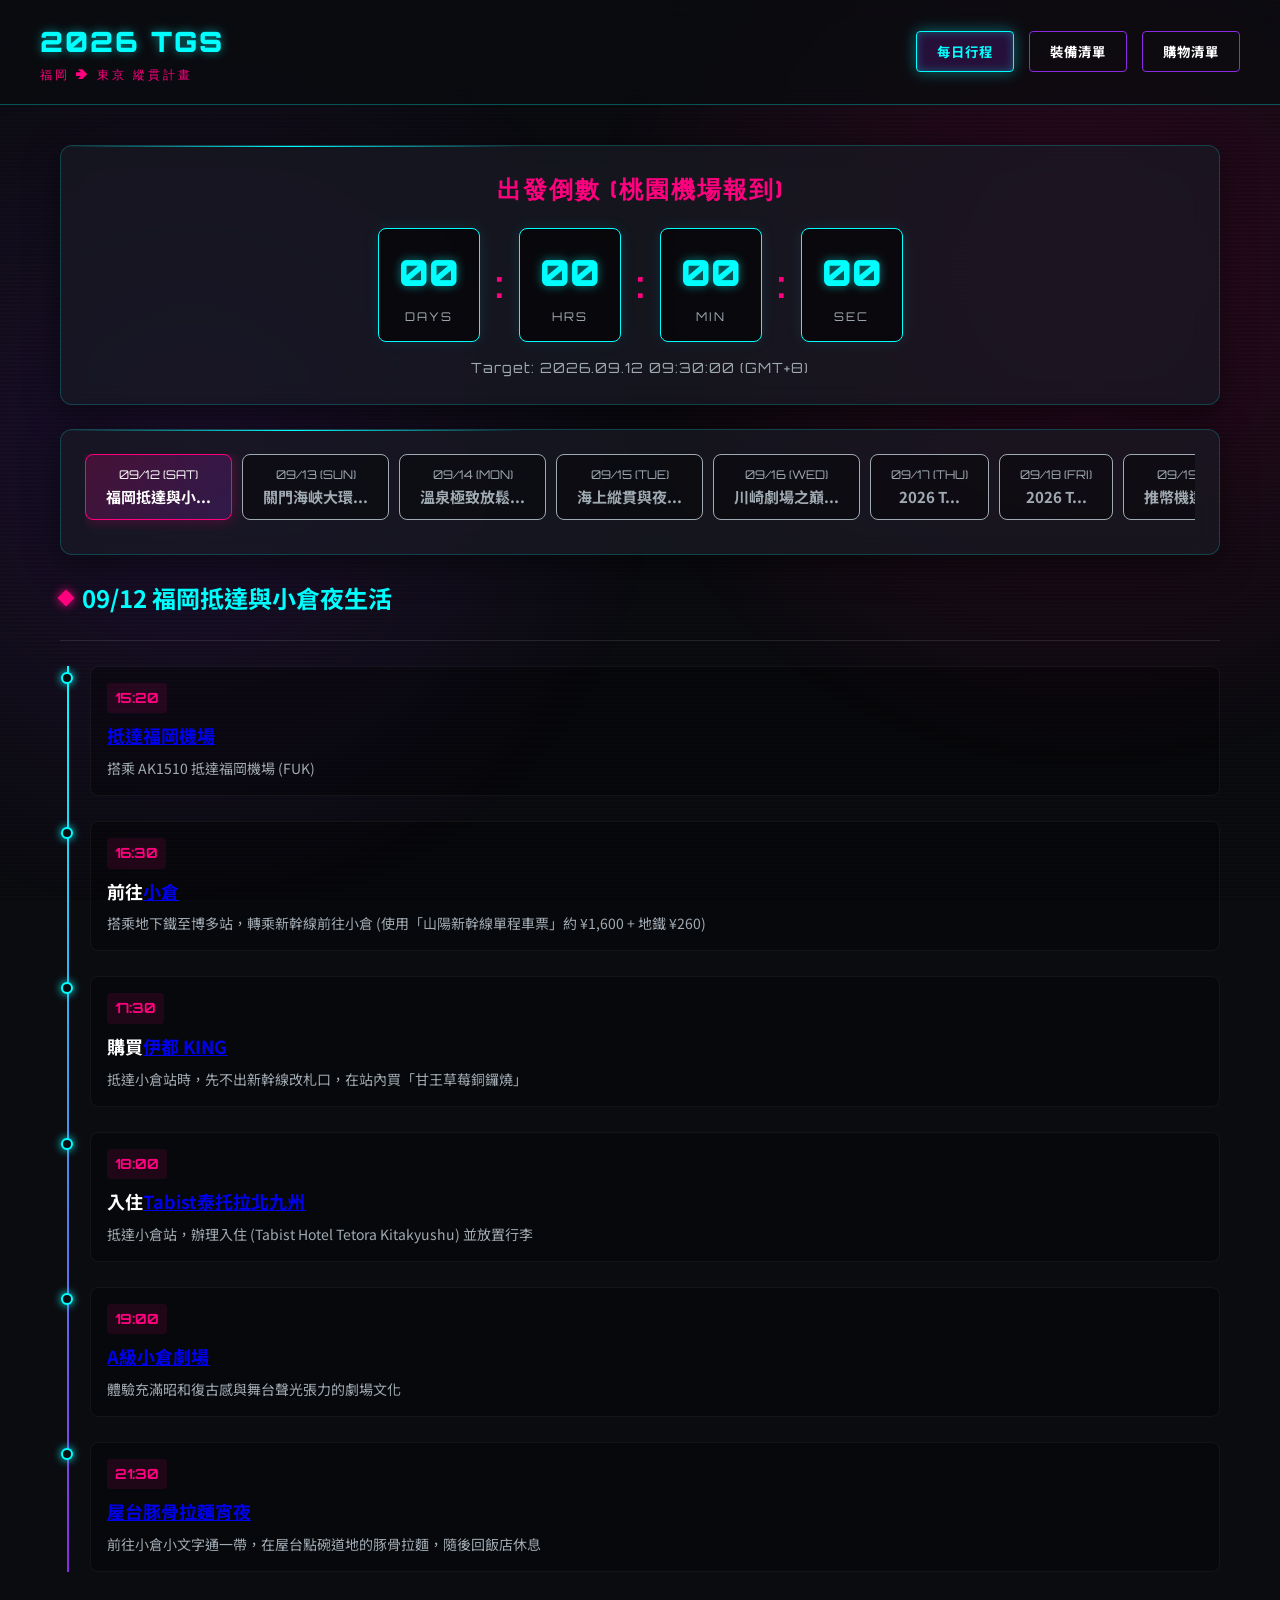
==== index.html @ 8ffe88b8 "Initial commit of 2026 TGS Itinerary Web App" ====
<!DOCTYPE html>
<html lang="zh-TW">
<head>
    <meta charset="UTF-8">
    <meta name="viewport" content="width=device-width, initial-scale=1.0">
    <title>2026 TGS 福岡進東京出 行程計畫</title>
    <!-- Google Fonts -->
    <link rel="preconnect" href="https://fonts.googleapis.com">
    <link rel="preconnect" href="https://fonts.gstatic.com" crossorigin>
    <link href="https://fonts.googleapis.com/css2?family=Noto+Sans+TC:wght@300;400;500;700;900&family=Orbitron:wght@400;700;900&display=swap" rel="stylesheet">
    <!-- Main Stylesheet -->
    <link rel="stylesheet" href="./style.css">
</head>
<body>
    <div class="cyber-background"></div>
    <div class="scanlines"></div>

    <header class="header">
        <div class="logo">
            <span class="glitch" data-text="2026 TGS">2026 TGS</span>
            <span class="subtitle">福岡 ➔ 東京 縱貫計畫</span>
        </div>
        <nav class="nav-tabs">
            <button class="tab-btn active" data-target="itinerary-tab">每日行程</button>
            <button class="tab-btn" data-target="checklist-tab">裝備清單</button>
            <button class="tab-btn" data-target="shopping-tab">購物清單</button>
        </nav>
    </header>

    <main class="container">
        <!-- Hero Section -->
        <section class="hero-section">
            <div class="countdown-container glass-card">
                <h2>出發倒數 (桃園機場報到)</h2>
                <div id="countdown" class="countdown">
                    <div class="time-box"><span id="cd-days">00</span><small>DAYS</small></div><span class="colon">:</span>
                    <div class="time-box"><span id="cd-hours">00</span><small>HRS</small></div><span class="colon">:</span>
                    <div class="time-box"><span id="cd-mins">00</span><small>MIN</small></div><span class="colon">:</span>
                    <div class="time-box"><span id="cd-secs">00</span><small>SEC</small></div>
                </div>
                <div class="target-date">Target: 2026.09.12 09:30:00 (GMT+8)</div>
            </div>
        </section>

        <!-- Itinerary Tab -->
        <section id="itinerary-tab" class="tab-content active">
            <div class="day-selector-container glass-card">
                <div class="day-selector" id="day-selector">
                    <!-- Day buttons generated by JS -->
                </div>
            </div>
            
            <div class="itinerary-display" id="itinerary-display">
                <!-- Itinerary cards generated by JS -->
            </div>
        </section>

        <!-- Checklist Tab -->
        <section id="checklist-tab" class="tab-content">
            <div class="checklist-container glass-card">
                <h2>裝備確認清單 / Equipment Checklist</h2>
                <div class="progress-container">
                    <div class="progress-bar" id="checklist-progress"></div>
                </div>
                <div class="checklist-categories" id="checklist-categories">
                    <!-- Checklists generated by JS -->
                </div>
            </div>
        </section>

        <!-- Shopping Tab -->
        <section id="shopping-tab" class="tab-content">
            <div class="shopping-container glass-card">
                <h2>戰利品與購物清單 / Shopping List</h2>
                <div class="shopping-grid" id="shopping-list">
                    <!-- Shopping items generated by JS -->
                </div>
            </div>
        </section>
    </main>

    <script src="./app.js"></script>
</body>
</html>
---- style.css ----
:root {
    --bg-color: #0b0c10;
    --surface-color: rgba(25, 27, 36, 0.7);
    --surface-solid: #191b24;
    --neon-cyan: #00ffff;
    --neon-pink: #ff007f;
    --neon-purple: #8a2be2;
    --text-primary: #ffffff;
    --text-secondary: #a0aab2;
    --border-radius: 12px;
    --glass-border: 1px solid rgba(0, 255, 255, 0.2);
    --glass-shadow: 0 8px 32px 0 rgba(0, 0, 0, 0.5);
}

* {
    margin: 0;
    padding: 0;
    box-sizing: border-box;
}

body {
    font-family: 'Noto Sans TC', sans-serif;
    background-color: var(--bg-color);
    color: var(--text-primary);
    line-height: 1.6;
    overflow-x: hidden;
    min-height: 100vh;
}

/* Background Effects */
.cyber-background {
    position: fixed;
    top: 0;
    left: 0;
    width: 100vw;
    height: 100vh;
    background: 
        radial-gradient(circle at 15% 50%, rgba(138, 43, 226, 0.15), transparent 40%),
        radial-gradient(circle at 85% 30%, rgba(255, 0, 127, 0.15), transparent 40%);
    z-index: -2;
}

.scanlines {
    position: fixed;
    top: 0;
    left: 0;
    width: 100vw;
    height: 100vh;
    background: linear-gradient(
        to bottom,
        rgba(255,255,255,0),
        rgba(255,255,255,0) 50%,
        rgba(0,0,0,0.1) 50%,
        rgba(0,0,0,0.1)
    );
    background-size: 100% 4px;
    z-index: -1;
    pointer-events: none;
}

/* Glassmorphism utility */
.glass-card {
    background: var(--surface-color);
    backdrop-filter: blur(12px);
    -webkit-backdrop-filter: blur(12px);
    border: var(--glass-border);
    border-radius: var(--border-radius);
    box-shadow: var(--glass-shadow);
    padding: 24px;
    margin-bottom: 24px;
    position: relative;
    overflow: hidden;
}

.glass-card::before {
    content: '';
    position: absolute;
    top: 0;
    left: 0;
    width: 40%;
    height: 1px;
    background: linear-gradient(90deg, transparent, var(--neon-cyan), transparent);
}

/* Header & Nav */
.header {
    display: flex;
    justify-content: space-between;
    align-items: center;
    padding: 20px 40px;
    background: rgba(11, 12, 16, 0.8);
    backdrop-filter: blur(10px);
    border-bottom: 1px solid rgba(0, 255, 255, 0.3);
    position: sticky;
    top: 0;
    z-index: 100;
}

.logo {
    display: flex;
    flex-direction: column;
}

.logo .glitch {
    font-family: 'Orbitron', sans-serif;
    font-size: 28px;
    font-weight: 900;
    color: var(--neon-cyan);
    text-shadow: 0 0 10px rgba(0, 255, 255, 0.5);
    position: relative;
    letter-spacing: 2px;
}

.logo .subtitle {
    font-size: 12px;
    color: var(--neon-pink);
    letter-spacing: 3px;
    text-transform: uppercase;
    font-family: 'Orbitron', sans-serif;
}

.nav-tabs {
    display: flex;
    gap: 15px;
}

.tab-btn {
    background: transparent;
    border: 1px solid var(--neon-purple);
    color: var(--text-primary);
    padding: 10px 20px;
    border-radius: 4px;
    cursor: pointer;
    font-family: 'Noto Sans TC', sans-serif;
    font-weight: 700;
    transition: all 0.3s ease;
    text-transform: uppercase;
    letter-spacing: 1px;
    position: relative;
    overflow: hidden;
}

.tab-btn:hover {
    box-shadow: 0 0 15px rgba(138, 43, 226, 0.5);
}

.tab-btn.active {
    background: rgba(138, 43, 226, 0.2);
    border-color: var(--neon-cyan);
    box-shadow: inset 0 0 10px rgba(0, 255, 255, 0.3), 0 0 15px rgba(0, 255, 255, 0.4);
    color: var(--neon-cyan);
}

/* Main Container */
.container {
    max-width: 1200px;
    margin: 40px auto;
    padding: 0 20px;
}

.tab-content {
    display: none;
    animation: fadeIn 0.5s ease;
}

.tab-content.active {
    display: block;
}

@keyframes fadeIn {
    from { opacity: 0; transform: translateY(10px); }
    to { opacity: 1; transform: translateY(0); }
}

/* Countdown */
.hero-section {
    text-align: center;
}

.countdown-container h2 {
    font-family: 'Orbitron', sans-serif;
    color: var(--neon-pink);
    margin-bottom: 20px;
    text-transform: uppercase;
    letter-spacing: 2px;
}

.countdown {
    display: flex;
    justify-content: center;
    align-items: center;
    gap: 15px;
    font-family: 'Orbitron', sans-serif;
}

.time-box {
    background: rgba(0, 0, 0, 0.6);
    border: 1px solid var(--neon-cyan);
    border-radius: 8px;
    padding: 15px 20px;
    min-width: 100px;
    display: flex;
    flex-direction: column;
    box-shadow: 0 0 15px rgba(0, 255, 255, 0.1);
}

.time-box span {
    font-size: 36px;
    font-weight: 900;
    color: var(--neon-cyan);
    text-shadow: 0 0 10px rgba(0, 255, 255, 0.5);
}

.time-box small {
    font-size: 12px;
    color: var(--text-secondary);
    letter-spacing: 2px;
    margin-top: 5px;
}

.colon {
    font-size: 36px;
    font-weight: 700;
    color: var(--neon-pink);
    animation: blink 1s infinite;
}

@keyframes blink {
    0%, 100% { opacity: 1; }
    50% { opacity: 0; }
}

.target-date {
    margin-top: 15px;
    font-family: 'Orbitron', sans-serif;
    color: var(--text-secondary);
    font-size: 14px;
    letter-spacing: 1px;
}

/* Itinerary Styles */
.day-selector {
    display: flex;
    overflow-x: auto;
    gap: 10px;
    padding-bottom: 10px;
    scrollbar-width: thin;
    scrollbar-color: var(--neon-purple) rgba(0,0,0,0.3);
}

.day-selector::-webkit-scrollbar {
    height: 6px;
}

.day-selector::-webkit-scrollbar-thumb {
    background: var(--neon-purple);
    border-radius: 3px;
}

.day-btn {
    flex: 0 0 auto;
    background: rgba(0,0,0,0.4);
    border: 1px solid var(--text-secondary);
    color: var(--text-secondary);
    padding: 12px 20px;
    border-radius: 8px;
    cursor: pointer;
    font-family: 'Noto Sans TC', sans-serif;
    display: flex;
    flex-direction: column;
    align-items: center;
    transition: all 0.3s ease;
}

.day-btn .day-date {
    font-size: 12px;
    font-family: 'Orbitron', sans-serif;
    margin-bottom: 4px;
}

.day-btn .day-title {
    font-weight: 700;
    font-size: 15px;
}

.day-btn:hover {
    border-color: var(--neon-pink);
    color: #fff;
}

.day-btn.active {
    background: linear-gradient(135deg, rgba(255, 0, 127, 0.2), rgba(138, 43, 226, 0.2));
    border-color: var(--neon-pink);
    color: #fff;
    box-shadow: 0 0 15px rgba(255, 0, 127, 0.3);
}

/* Itinerary Details */
.day-header {
    margin-bottom: 25px;
    padding-bottom: 15px;
    border-bottom: 1px solid rgba(255, 255, 255, 0.1);
}

.day-header h3 {
    font-size: 24px;
    color: var(--neon-cyan);
    margin-bottom: 8px;
    display: flex;
    align-items: center;
    gap: 10px;
}

.day-header h3::before {
    content: '';
    display: block;
    width: 12px;
    height: 12px;
    background: var(--neon-pink);
    box-shadow: 0 0 10px var(--neon-pink);
    transform: rotate(45deg);
}

.timeline {
    position: relative;
    padding-left: 30px;
}

.timeline::before {
    content: '';
    position: absolute;
    left: 7px;
    top: 0;
    bottom: 0;
    width: 2px;
    background: linear-gradient(to bottom, var(--neon-cyan), var(--neon-purple));
}

.timeline-item {
    position: relative;
    margin-bottom: 25px;
}

.timeline-item:last-child {
    margin-bottom: 0;
}

.timeline-dot {
    position: absolute;
    left: -29px;
    top: 6px;
    width: 12px;
    height: 12px;
    border-radius: 50%;
    background: var(--bg-color);
    border: 2px solid var(--neon-cyan);
    box-shadow: 0 0 8px var(--neon-cyan);
    z-index: 1;
}

.timeline-content {
    background: rgba(0, 0, 0, 0.3);
    border: 1px solid rgba(255, 255, 255, 0.05);
    border-radius: 8px;
    padding: 16px;
    transition: transform 0.3s ease, border-color 0.3s ease;
}

.timeline-content:hover {
    transform: translateX(5px);
    border-color: rgba(0, 255, 255, 0.3);
    background: rgba(0, 0, 0, 0.5);
}

.time-badge {
    display: inline-block;
    font-family: 'Orbitron', sans-serif;
    color: var(--neon-pink);
    font-size: 14px;
    font-weight: 700;
    margin-bottom: 8px;
    background: rgba(255, 0, 127, 0.1);
    padding: 4px 8px;
    border-radius: 4px;
}

.item-title {
    font-size: 18px;
    font-weight: 700;
    margin-bottom: 8px;
    color: #fff;
}

.item-desc {
    color: var(--text-secondary);
    font-size: 14px;
    line-height: 1.5;
}

.item-note {
    margin-top: 10px;
    padding: 8px 12px;
    background: rgba(138, 43, 226, 0.1);
    border-left: 3px solid var(--neon-purple);
    font-size: 13px;
    color: #d1b3ff;
}

/* Checklist Styles */
.checklist-container h2 {
    color: var(--neon-cyan);
    margin-bottom: 20px;
    font-family: 'Orbitron', sans-serif, 'Noto Sans TC';
}

.progress-container {
    height: 6px;
    background: rgba(255,255,255,0.1);
    border-radius: 3px;
    margin-bottom: 30px;
    overflow: hidden;
}

.progress-bar {
    height: 100%;
    background: linear-gradient(90deg, var(--neon-cyan), var(--neon-purple));
    width: 0%;
    transition: width 0.5s ease;
    box-shadow: 0 0 10px rgba(0, 255, 255, 0.5);
}

.category-block {
    margin-bottom: 30px;
}

.category-block h3 {
    color: var(--neon-pink);
    margin-bottom: 15px;
    font-size: 18px;
    display: flex;
    align-items: center;
    gap: 10px;
}

.category-block h3::after {
    content: '';
    flex-grow: 1;
    height: 1px;
    background: rgba(255, 0, 127, 0.3);
}

.check-item {
    display: flex;
    align-items: center;
    padding: 12px 15px;
    background: rgba(0,0,0,0.3);
    border: 1px solid rgba(255,255,255,0.05);
    border-radius: 6px;
    margin-bottom: 8px;
    cursor: pointer;
    transition: all 0.2s;
}

.check-item:hover {
    background: rgba(255,255,255,0.05);
}

.check-item input[type="checkbox"] {
    appearance: none;
    -webkit-appearance: none;
    width: 20px;
    height: 20px;
    border: 2px solid var(--text-secondary);
    border-radius: 4px;
    margin-right: 15px;
    cursor: pointer;
    position: relative;
    outline: none;
    transition: all 0.3s;
}

.check-item input[type="checkbox"]:checked {
    border-color: var(--neon-cyan);
    background-color: rgba(0, 255, 255, 0.2);
}

.check-item input[type="checkbox"]:checked::after {
    content: '✔';
    position: absolute;
    color: var(--neon-cyan);
    font-size: 14px;
    top: 50%;
    left: 50%;
    transform: translate(-50%, -50%);
}

.check-item span {
    font-size: 15px;
    transition: color 0.3s;
}

.check-item input[type="checkbox"]:checked + span {
    color: var(--text-secondary);
    text-decoration: line-through;
}

/* Responsive */
@media (max-width: 768px) {
    .header {
        flex-direction: column;
        padding: 15px 20px;
        gap: 15px;
    }
    
    .countdown {
        flex-wrap: wrap;
    }
    
    .time-box {
        min-width: 70px;
        padding: 10px;
    }
    
    .time-box span {
        font-size: 24px;
    }
}

/* Shopping List Styles */
.shopping-container {
    margin-top: 20px;
}

.shopping-container h2 {
    color: var(--neon-pink);
    font-family: 'Orbitron', sans-serif;
    text-transform: uppercase;
    letter-spacing: 2px;
    margin-bottom: 25px;
    border-bottom: 1px solid rgba(255, 0, 255, 0.3);
    padding-bottom: 10px;
    text-shadow: 0 0 10px rgba(255, 0, 255, 0.5);
}

.shopping-grid {
    display: grid;
    grid-template-columns: repeat(auto-fill, minmax(300px, 1fr));
    gap: 20px;
}

.shopping-card {
    background: rgba(10, 10, 20, 0.6);
    border: 1px solid rgba(255, 0, 255, 0.3);
    border-radius: 8px;
    padding: 20px;
    position: relative;
    overflow: hidden;
    transition: all 0.3s ease;
    display: flex;
    flex-direction: column;
}

.shopping-card:hover {
    transform: translateY(-5px);
    box-shadow: 0 5px 15px rgba(255, 0, 255, 0.2);
    border-color: var(--neon-pink);
}

.shopping-card::before {
    content: '';
    position: absolute;
    top: 0;
    left: 0;
    width: 3px;
    height: 100%;
    background: var(--neon-pink);
    box-shadow: 0 0 10px var(--neon-pink);
}

.shopping-header {
    display: flex;
    justify-content: space-between;
    align-items: flex-start;
    margin-bottom: 15px;
    border-bottom: 1px dashed rgba(255, 0, 255, 0.3);
    padding-bottom: 10px;
}

.shopping-time {
    font-family: 'Orbitron', sans-serif;
    color: var(--neon-cyan);
    font-weight: 700;
    font-size: 14px;
}

.shopping-location {
    color: var(--neon-purple);
    font-size: 14px;
    font-weight: bold;
    text-align: right;
}

.shopping-items {
    list-style-type: none;
    padding: 0;
    margin: 0 0 15px 0;
    flex-grow: 1;
}

.shopping-items li {
    position: relative;
    padding-left: 20px;
    margin-bottom: 8px;
    line-height: 1.4;
}

.shopping-items li::before {
    content: '▶';
    position: absolute;
    left: 0;
    top: 2px;
    color: var(--neon-cyan);
    font-size: 10px;
}

.shopping-note {
    font-size: 13px;
    color: var(--text-secondary);
    background: rgba(0, 0, 0, 0.5);
    padding: 10px;
    border-radius: 4px;
    border-left: 2px solid var(--neon-cyan);
}

.shopping-items a {
    color: var(--neon-cyan);
    text-decoration: none;
    transition: all 0.3s ease;
    border-bottom: 1px dashed var(--neon-cyan);
}

.shopping-items a:hover {
    color: var(--neon-pink);
    border-bottom-color: var(--neon-pink);
    text-shadow: 0 0 8px var(--neon-pink);
}

/* Map Links Styling */
.timeline-item h4 a,
.shopping-location a,
.shopping-note a {
    color: var(--neon-cyan);
    text-decoration: none;
    position: relative;
    padding-right: 20px;
    transition: all 0.3s ease;
}

.timeline-item h4 a::after,
.shopping-location a::after,
.shopping-note a::after {
    content: '📍';
    position: absolute;
    right: 0;
    top: 50%;
    transform: translateY(-50%);
    font-size: 14px;
    opacity: 0.8;
    transition: all 0.3s ease;
}

.timeline-item h4 a:hover,
.shopping-location a:hover,
.shopping-note a:hover {
    color: var(--neon-pink);
    text-shadow: 0 0 8px var(--neon-pink);
}

.timeline-item h4 a:hover::after,
.shopping-location a:hover::after,
.shopping-note a:hover::after {
    opacity: 1;
    transform: translateY(-50%) scale(1.2);
    filter: drop-shadow(0 0 5px var(--neon-pink));
}
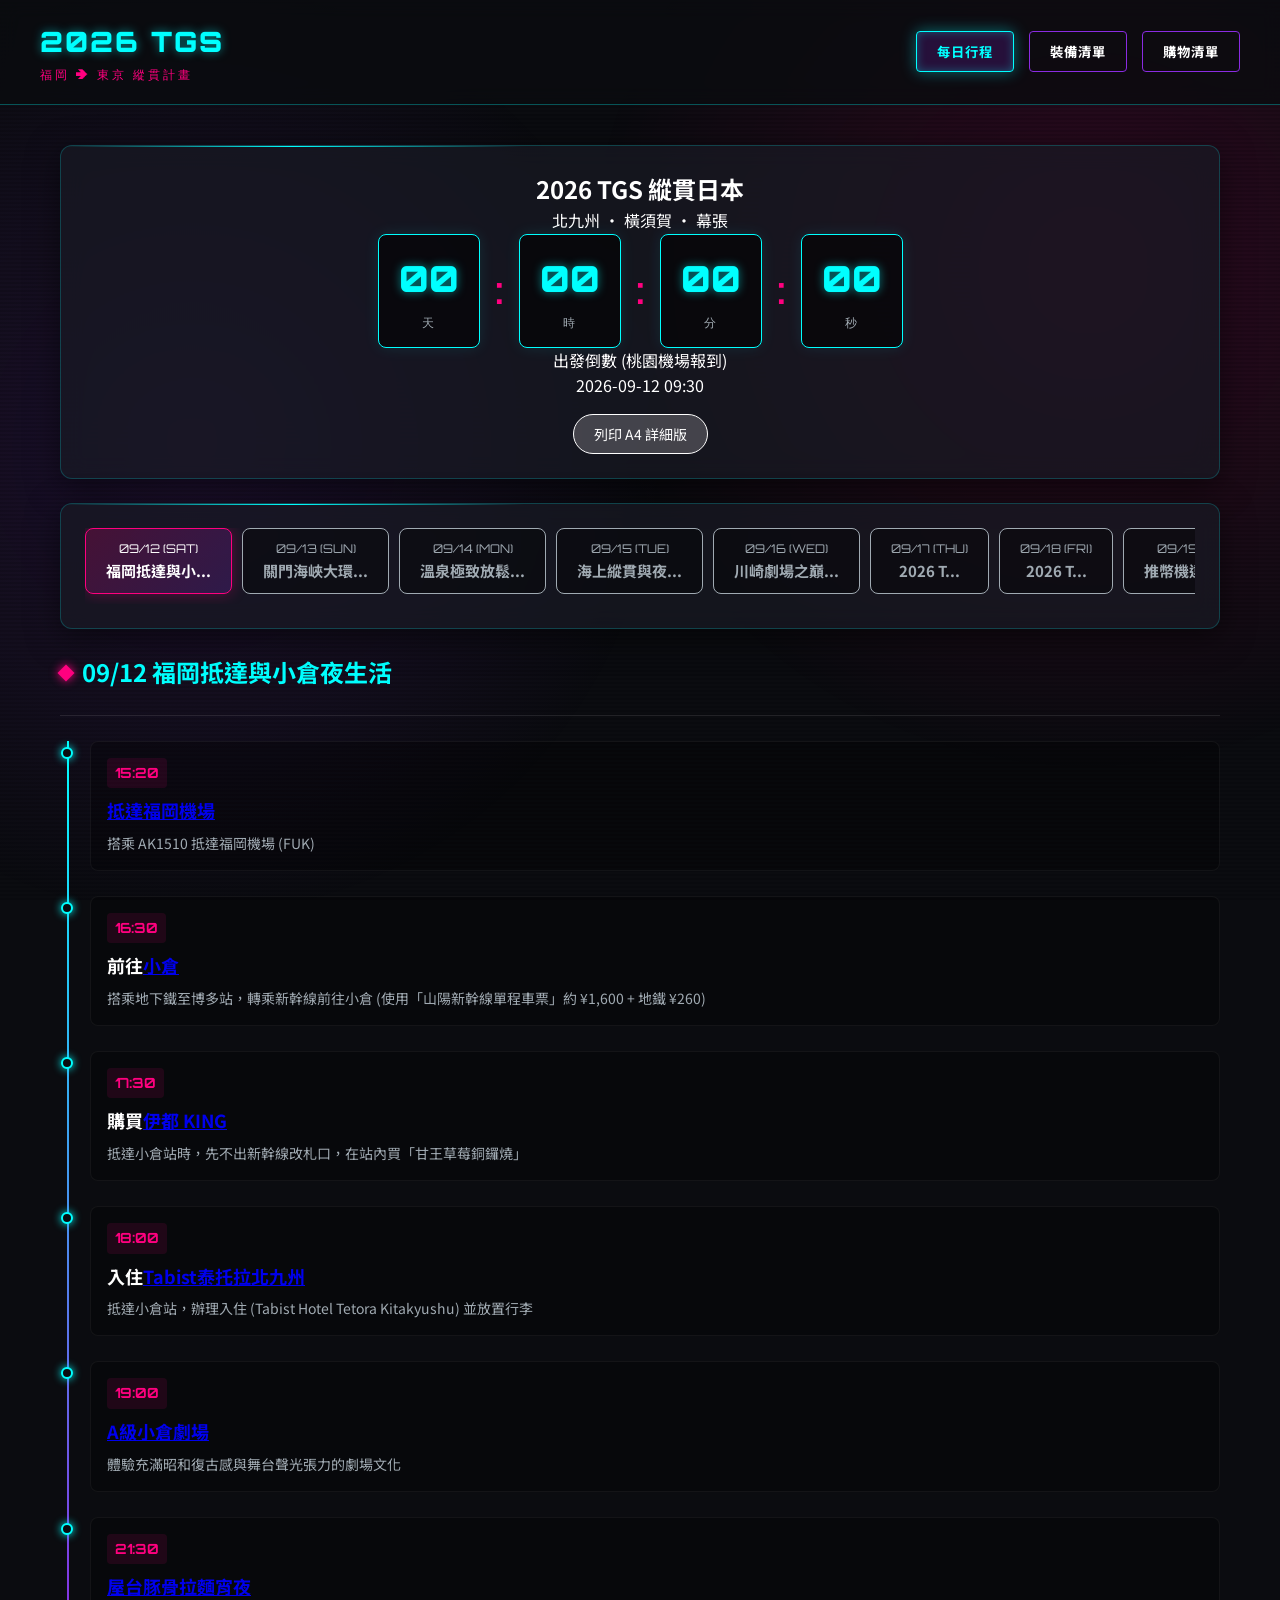
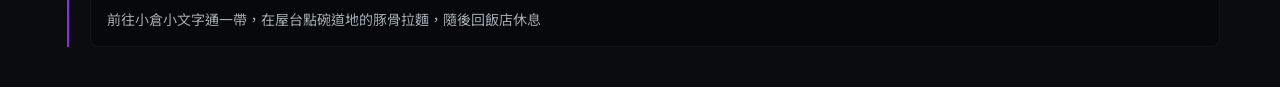
==== commit 53bcb2ad: "Add A4 print view for detailed itinerary" ====
--- a/index.html
+++ b/index.html
@@ -30,15 +30,17 @@
     <main class="container">
         <!-- Hero Section -->
         <section class="hero-section">
-            <div class="countdown-container glass-card">
-                <h2>出發倒數 (桃園機場報到)</h2>
+            <div class="hero-content glass-card">
+                <h1>2026 TGS 縱貫日本</h1>
+                <p>北九州 • 橫須賀 • 幕張</p>
                 <div id="countdown" class="countdown">
-                    <div class="time-box"><span id="cd-days">00</span><small>DAYS</small></div><span class="colon">:</span>
-                    <div class="time-box"><span id="cd-hours">00</span><small>HRS</small></div><span class="colon">:</span>
-                    <div class="time-box"><span id="cd-mins">00</span><small>MIN</small></div><span class="colon">:</span>
-                    <div class="time-box"><span id="cd-secs">00</span><small>SEC</small></div>
+                    <div class="time-box"><span id="cd-days">00</span><small>天</small></div><span class="colon">:</span>
+                    <div class="time-box"><span id="cd-hours">00</span><small>時</small></div><span class="colon">:</span>
+                    <div class="time-box"><span id="cd-mins">00</span><small>分</small></div><span class="colon">:</span>
+                    <div class="time-box"><span id="cd-secs">00</span><small>秒</small></div>
                 </div>
-                <div class="target-date">Target: 2026.09.12 09:30:00 (GMT+8)</div>
+                <div class="target-date-text">出發倒數 (桃園機場報到)<br>2026-09-12 09:30</div>
+                <a href="print.html" target="_blank" class="print-btn" style="display: inline-block; margin-top: 15px; padding: 8px 20px; background: rgba(255,255,255,0.2); border: 1px solid white; color: white; border-radius: 20px; text-decoration: none; font-size: 14px; transition: all 0.3s;"><i class="fas fa-print"></i> 列印 A4 詳細版</a>
             </div>
         </section>
 
